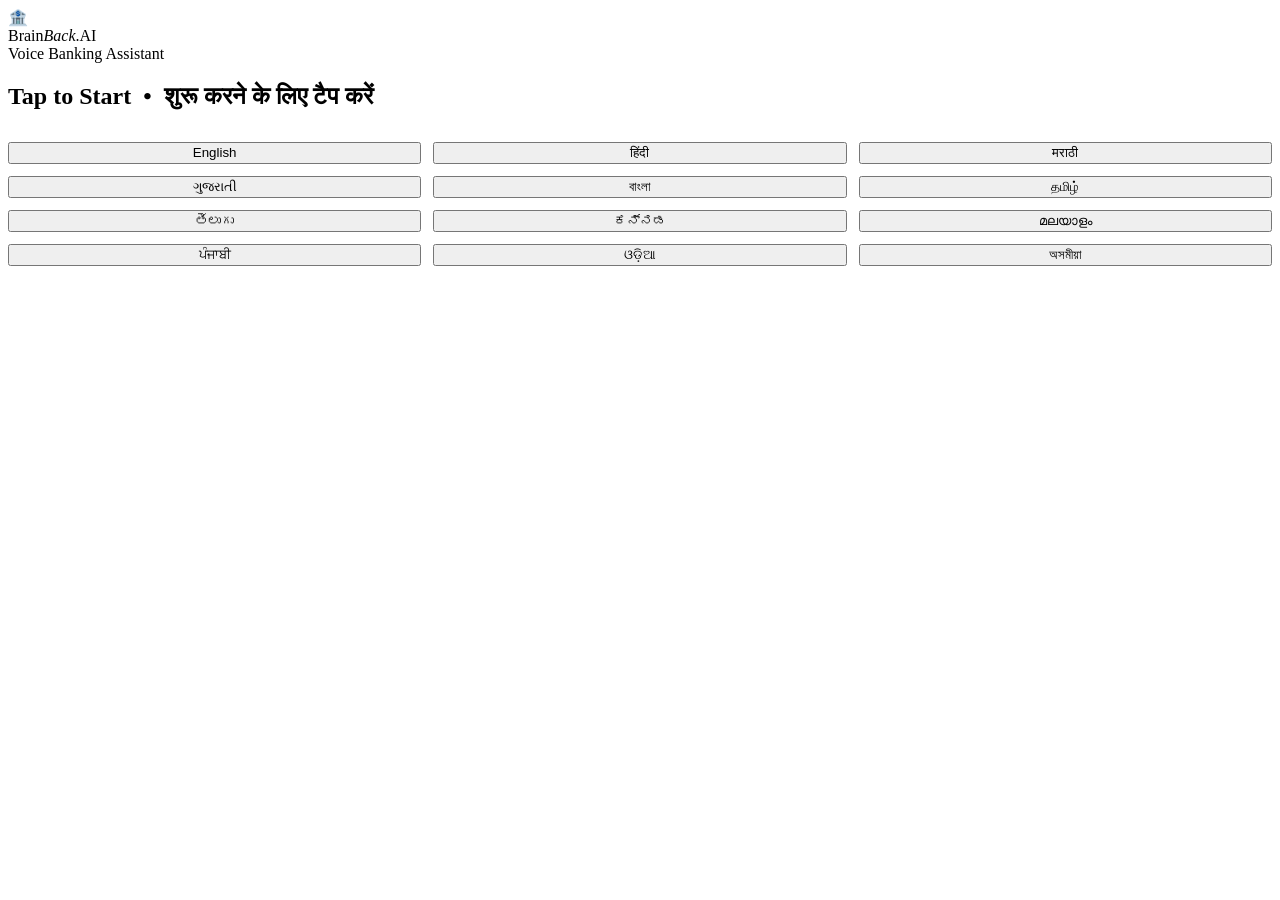
==== frontend/templates/index.html @ ab14a0a3 "Added multilingual support changes" ====
<!DOCTYPE html>
<html lang="en">
<head>
  <meta charset="UTF-8"/>
  <meta name="viewport" content="width=device-width, initial-scale=1"/>
  <title>BankBot — BrainBack.AI</title>

  <!-- Fonts (only external dependency) -->
  <link rel="preconnect" href="https://fonts.googleapis.com"/>
  <link rel="preconnect" href="https://fonts.gstatic.com" crossorigin/>
  <link href="https://fonts.googleapis.com/css2?family=Sora:wght@300;400;600;700;800&family=Noto+Sans+Devanagari:wght@400;600&display=swap" rel="stylesheet"/>

  <!-- Kiosk stylesheet -->
  <link rel="stylesheet" href="/static/css/style.css"/>
</head>

<body>

  <!-- Animated background layers -->
  <div class="bg-radial" aria-hidden="true"></div>
  <div class="bg-grid"   aria-hidden="true"></div>

  <!-- ── WELCOME OVERLAY ───────────────────────────────────── -->
  <div id="welcome-overlay" class="welcome-overlay">
    <div class="welcome-card">
      <div class="welcome-brand">
        <div class="welcome-logo">🏦</div>
        <div class="welcome-title">Brain<em>Back</em>.AI</div>
        <div class="welcome-subtitle">Voice Banking Assistant</div>
      </div>
      <h2>Tap to Start &nbsp;•&nbsp; शुरू करने के लिए टैप करें</h2>
      <div class="language-grid" style="display: grid; grid-template-columns: repeat(3, 1fr); gap: 12px; margin-top: 2rem;">
        <button class="btn-lang" onclick="startSession('en')">English</button>
        <button class="btn-lang" onclick="startSession('hi')">हिंदी</button>
        <button class="btn-lang" onclick="startSession('mr')">मराठी</button>
        <button class="btn-lang" onclick="startSession('gu')">ગુજરાતી</button>
        <button class="btn-lang" onclick="startSession('bn')">বাংলা</button>
        <button class="btn-lang" onclick="startSession('ta')">தமிழ்</button>
        <button class="btn-lang" onclick="startSession('te')">తెలుగు</button>
        <button class="btn-lang" onclick="startSession('kn')">ಕನ್ನಡ</button>
        <button class="btn-lang" onclick="startSession('ml')">മലയാളം</button>
        <button class="btn-lang" onclick="startSession('pa')">ਪੰਜਾਬੀ</button>
        <button class="btn-lang" onclick="startSession('or')">ଓଡ଼ିଆ</button>
        <button class="btn-lang" onclick="startSession('as')">অসমীয়া</button>
      </div>
    </div>
  </div>

  <main class="page" id="main-ui" style="display: none;">

    <!-- ── HEADER ──────────────────────────────────────────── -->
    <header class="header">
      <div class="brand">
        <div class="brand-logo" aria-hidden="true">🏦</div>
        <div class="brand-text">
          <div class="brand-name">Brain<em>Back</em>.AI</div>
          <div class="brand-sub">Voice Banking Assistant</div>
        </div>
      </div>
      <div class="header-right">
        <span class="pill pill-blue" id="lang-badge" role="button" tabindex="0" onclick="resetSession()" style="cursor: pointer; user-select: none;" title="Change Language">🌐 Auto-Detect</span>
        <span class="pill pill-gold">🔒 Fully Offline</span>
        <span class="pill pill-green"><span class="live-dot" aria-hidden="true"></span> Live</span>
      </div>
    </header>

    <!-- ── OFFLINE INDICATOR ───────────────────────────────── -->
    <div class="offline-banner" role="status">
      <span class="dot" aria-hidden="true"></span>
      Zero internet required &nbsp;·&nbsp; 100% on-device &nbsp;·&nbsp; No data leaves this machine
    </div>

    <!-- ── MODEL STATUS BAR (filled by JS) ────────────────── -->
    <div class="model-bar" id="model-bar" role="status" aria-label="Model status">
      <span class="mt-lbl">Checking models…</span>
    </div>

    <!-- ── GREETING ────────────────────────────────────────── -->
    <section class="greeting">
      <h1>नमस्ते! <span class="hi">बैंकबॉट</span> में आपका स्वागत है 🙏</h1>
      <p>Speak your banking question in Hindi or English &nbsp;•&nbsp; बोलकर अपना सवाल पूछें</p>
    </section>

    <!-- ── MAIN INTERACTION CARD ───────────────────────────── -->
    <div class="card">

      <!-- Conversation history -->
      <section class="conversation" id="conversation" aria-label="Conversation" aria-live="polite">
        <div class="empty-state" id="empty-state">
          <div class="icon" aria-hidden="true">🎙️</div>
          <p>Press the mic and speak your banking question</p>
          <p style="font-size:12.5px; color:#4466AA; margin-top:3px">
            माइक दबाएं और सवाल बोलें
          </p>
          <div class="sample-tiles" role="list">
            <button class="sample-tile" role="listitem" onclick="askSample('FD interest rate kya hai')">📈 FD rates</button>
            <button class="sample-tile" role="listitem" onclick="askSample('savings account kholne ke liye kya chahiye')">🏦 Account खोलें</button>
            <button class="sample-tile" role="listitem" onclick="askSample('ATM card block karna hai')">🔒 Card block</button>
            <button class="sample-tile" role="listitem" onclick="askSample('branch timing kya hai')">🕐 Branch hours</button>
            <button class="sample-tile" role="listitem" onclick="askSample('home loan ki jankari')">🏠 Home loan</button>
            <button class="sample-tile" role="listitem" onclick="askSample('Jan Dhan account kya hota hai')">📋 Jan Dhan</button>
            <button class="sample-tile" role="listitem" onclick="askSample('gold loan chahiye')">🥇 Gold loan</button>
            <button class="sample-tile" role="listitem" onclick="askSample('mudra loan kaise milega')">💼 Mudra loan</button>
          </div>
        </div>
      </section>

      <!-- Thinking indicator (shown while pipeline is running) -->
      <div class="thinking-wrap" id="thinking-wrap" aria-live="polite">
        <div class="msg bot">
          <div class="avatar" aria-hidden="true">🤖</div>
          <div class="thinking-dots" role="status" aria-label="Processing">
            <div class="thinking-dot"></div>
            <div class="thinking-dot"></div>
            <div class="thinking-dot"></div>
          </div>
        </div>
      </div>

      <div class="divider" aria-hidden="true"></div>

      <!-- Exit Prompt Banner -->
      <div id="exit-prompt" class="exit-prompt">
        <div class="exit-msg">Any more questions? &nbsp;•&nbsp; कोई और सवाल?</div>
        <div class="exit-actions">
          <button class="btn-exit" onclick="endSession()">🛑 No, Exit</button>
          <button class="btn-continue" onclick="hideExitPrompt()">🎤 Yes, Ask</button>
        </div>
      </div>

      <!-- Voice controls -->
      <div class="voice-controls">

        <!-- Real-time waveform from mic -->
        <div class="waveform" id="waveform" aria-hidden="true"></div>

        <!-- Mic button with animated rings -->
        <div class="mic-wrap">
          <div class="mic-ring off" id="mic-ring-1" aria-hidden="true"></div>
          <div class="mic-ring off" id="mic-ring-2" aria-hidden="true"></div>
          <div class="mic-ring off" id="mic-ring-3" aria-hidden="true"></div>
          <button
            class="mic-btn"
            id="mic-btn"
            onclick="toggleMic()"
            aria-label="Start recording"
          >🎙️</button>
        </div>

        <div class="mic-label" id="mic-label" role="status">
          Tap to speak &nbsp;•&nbsp; बोलने के लिए टैप करें
        </div>

      </div><!-- /voice-controls -->

      <!-- Text Input Area -->
      <div class="text-chat-area">
         <input type="text" id="chat-input" class="chat-input" placeholder="Type your banking question here..." autocomplete="off">
         <button class="btn-send" id="send-btn" aria-label="Send message">✍️</button>
      </div>
      <!-- Pipeline stats -->
      <div class="stats-bar" role="group" aria-label="Session statistics">
        <div class="stat-card">
          <div class="stat-value" id="stat-turns">0</div>
          <div class="stat-label">Turns</div>
        </div>
        <div class="stat-card">
          <div class="stat-value" id="stat-conf">—</div>
          <div class="stat-label">Confidence</div>
        </div>
        <div class="stat-card">
          <div class="stat-value" id="stat-lang">—</div>
          <div class="stat-label">Language</div>
        </div>
        <div class="stat-card">
          <div class="stat-value" id="stat-latency">—</div>
          <div class="stat-label">Latency</div>
        </div>
      </div>

    </div><!-- /card -->

    <!-- ── TELLER ALERT ─────────────────────────────────────── -->
    <div class="teller-alert" id="teller-alert" role="alert">
      <div class="teller-icon" aria-hidden="true">🔔</div>
      <div class="teller-body">
        <h3>टेलर को सूचित किया गया — Teller Notified</h3>
        <p id="teller-msg">Please proceed to the counter. Our staff will assist you.</p>
      </div>
    </div>

    <!-- ── BOTTOM ROW ──────────────────────────────────────── -->
    <div class="bottom-row">
      <button class="btn-secondary" onclick="resetSession()">🔄 New Customer</button>
      <p class="credit">Powered by <b>BrainBack.AI</b> &nbsp;·&nbsp; Team AlgoNexus &nbsp;·&nbsp; PS-02</p>
      <button class="btn-secondary" onclick="toggleDebug()">🔍 Debug</button>
    </div>

    <!-- ── DEBUG PANEL ─────────────────────────────────────── -->
    <pre class="debug-panel" id="debug-panel" aria-label="Debug output">Waiting for first query…</pre>

  </main><!-- /page -->

  <!-- Hidden audio player for TTS output -->
  <audio id="audio-player" aria-hidden="true"></audio>

  <!-- Kiosk JS (deferred — runs after DOM ready) -->
  <script src="/static/js/app.js" defer></script>

</body>
</html>
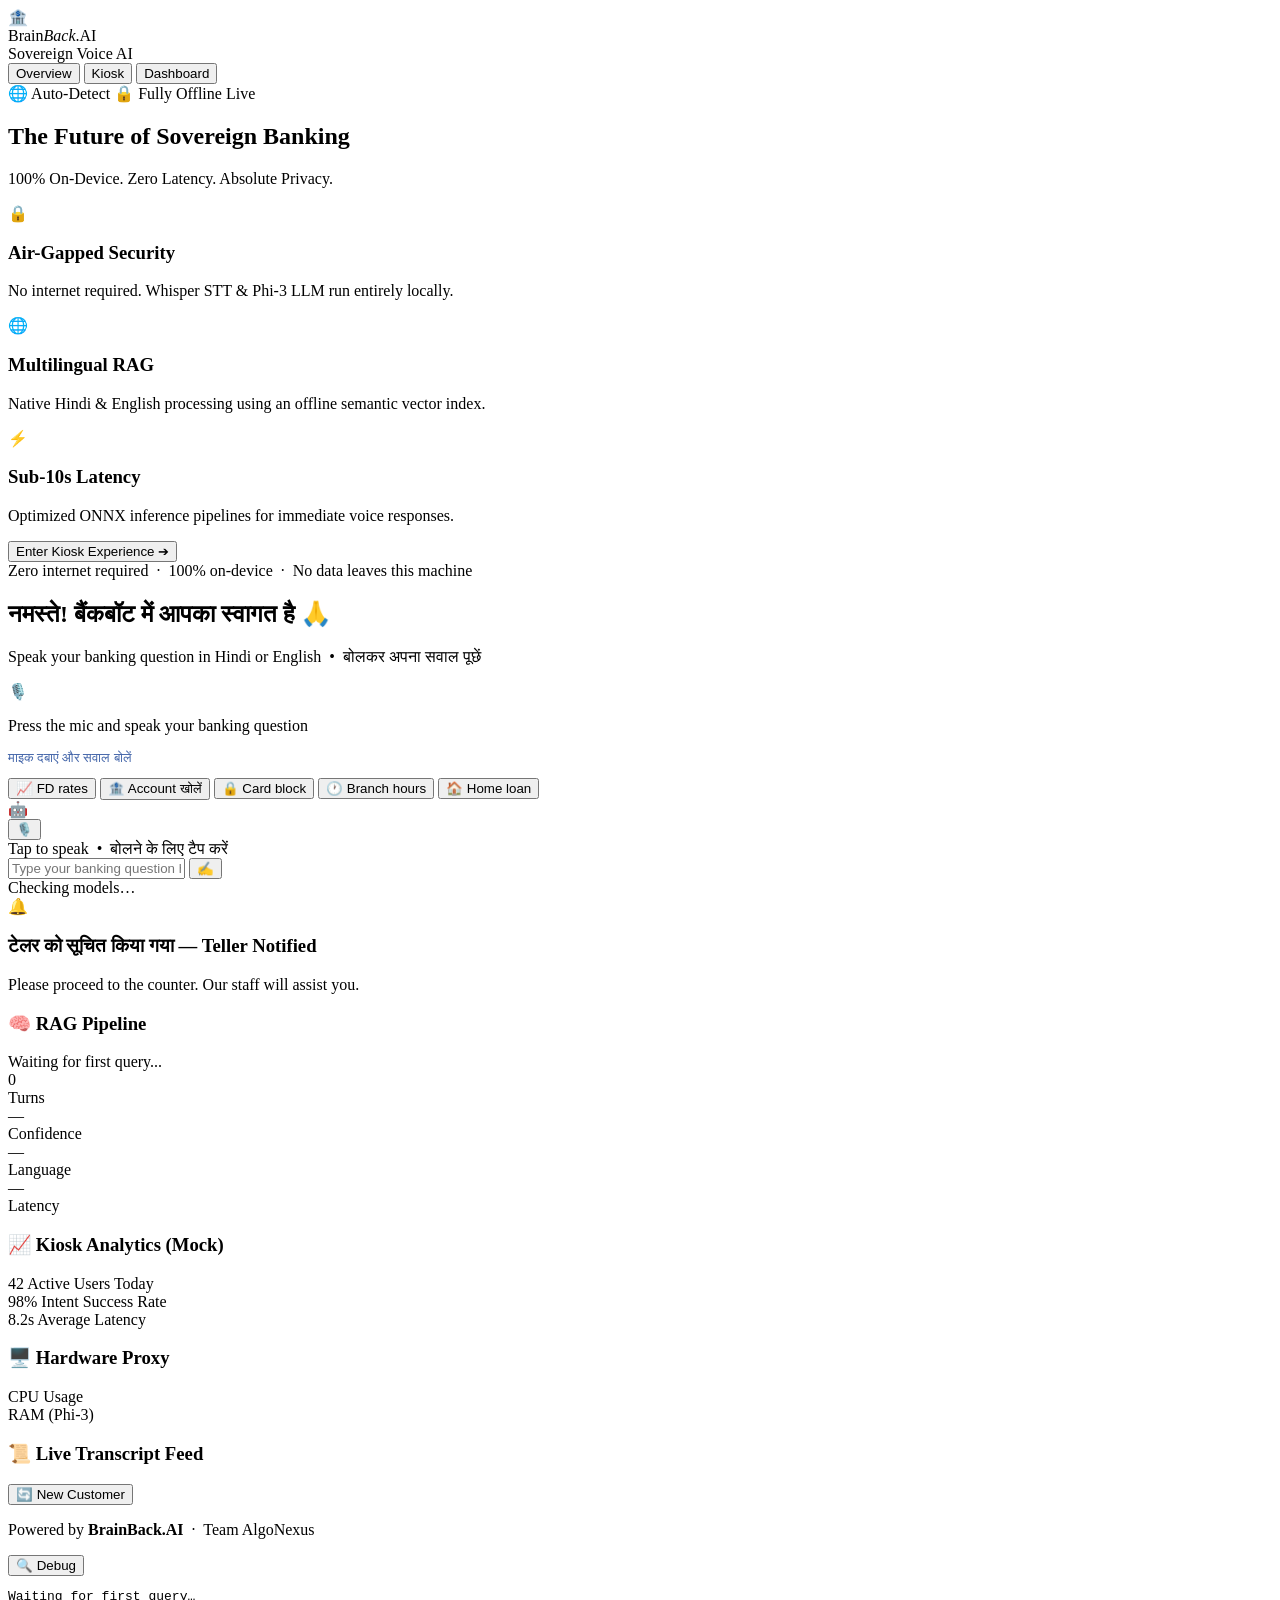
==== commit 313af2eb: "Merge pull request #2 from TanishqThuse/fix_UI_Restore feat: Cyber-Luxe SPA Overhaul, HD Voice Pipel" ====
--- a/frontend/templates/index.html
+++ b/frontend/templates/index.html
@@ -1,211 +1,268 @@
-<!DOCTYPE html>
+<!doctype html>
 <html lang="en">
-<head>
-  <meta charset="UTF-8"/>
-  <meta name="viewport" content="width=device-width, initial-scale=1"/>
-  <title>BankBot — BrainBack.AI</title>
-
-  <!-- Fonts (only external dependency) -->
-  <link rel="preconnect" href="https://fonts.googleapis.com"/>
-  <link rel="preconnect" href="https://fonts.gstatic.com" crossorigin/>
-  <link href="https://fonts.googleapis.com/css2?family=Sora:wght@300;400;600;700;800&family=Noto+Sans+Devanagari:wght@400;600&display=swap" rel="stylesheet"/>
-
-  <!-- Kiosk stylesheet -->
-  <link rel="stylesheet" href="/static/css/style.css"/>
-</head>
-
-<body>
-
-  <!-- Animated background layers -->
-  <div class="bg-radial" aria-hidden="true"></div>
-  <div class="bg-grid"   aria-hidden="true"></div>
-
-  <!-- ── WELCOME OVERLAY ───────────────────────────────────── -->
-  <div id="welcome-overlay" class="welcome-overlay">
-    <div class="welcome-card">
-      <div class="welcome-brand">
-        <div class="welcome-logo">🏦</div>
-        <div class="welcome-title">Brain<em>Back</em>.AI</div>
-        <div class="welcome-subtitle">Voice Banking Assistant</div>
-      </div>
-      <h2>Tap to Start &nbsp;•&nbsp; शुरू करने के लिए टैप करें</h2>
-      <div class="language-grid" style="display: grid; grid-template-columns: repeat(3, 1fr); gap: 12px; margin-top: 2rem;">
-        <button class="btn-lang" onclick="startSession('en')">English</button>
-        <button class="btn-lang" onclick="startSession('hi')">हिंदी</button>
-        <button class="btn-lang" onclick="startSession('mr')">मराठी</button>
-        <button class="btn-lang" onclick="startSession('gu')">ગુજરાતી</button>
-        <button class="btn-lang" onclick="startSession('bn')">বাংলা</button>
-        <button class="btn-lang" onclick="startSession('ta')">தமிழ்</button>
-        <button class="btn-lang" onclick="startSession('te')">తెలుగు</button>
-        <button class="btn-lang" onclick="startSession('kn')">ಕನ್ನಡ</button>
-        <button class="btn-lang" onclick="startSession('ml')">മലയാളം</button>
-        <button class="btn-lang" onclick="startSession('pa')">ਪੰਜਾਬੀ</button>
-        <button class="btn-lang" onclick="startSession('or')">ଓଡ଼ିଆ</button>
-        <button class="btn-lang" onclick="startSession('as')">অসমীয়া</button>
-      </div>
-    </div>
-  </div>
-
-  <main class="page" id="main-ui" style="display: none;">
-
-    <!-- ── HEADER ──────────────────────────────────────────── -->
-    <header class="header">
-      <div class="brand">
-        <div class="brand-logo" aria-hidden="true">🏦</div>
-        <div class="brand-text">
-          <div class="brand-name">Brain<em>Back</em>.AI</div>
-          <div class="brand-sub">Voice Banking Assistant</div>
-        </div>
-      </div>
-      <div class="header-right">
-        <span class="pill pill-blue" id="lang-badge" role="button" tabindex="0" onclick="resetSession()" style="cursor: pointer; user-select: none;" title="Change Language">🌐 Auto-Detect</span>
-        <span class="pill pill-gold">🔒 Fully Offline</span>
-        <span class="pill pill-green"><span class="live-dot" aria-hidden="true"></span> Live</span>
-      </div>
-    </header>
-
-    <!-- ── OFFLINE INDICATOR ───────────────────────────────── -->
-    <div class="offline-banner" role="status">
-      <span class="dot" aria-hidden="true"></span>
-      Zero internet required &nbsp;·&nbsp; 100% on-device &nbsp;·&nbsp; No data leaves this machine
-    </div>
-
-    <!-- ── MODEL STATUS BAR (filled by JS) ────────────────── -->
-    <div class="model-bar" id="model-bar" role="status" aria-label="Model status">
-      <span class="mt-lbl">Checking models…</span>
-    </div>
-
-    <!-- ── GREETING ────────────────────────────────────────── -->
-    <section class="greeting">
-      <h1>नमस्ते! <span class="hi">बैंकबॉट</span> में आपका स्वागत है 🙏</h1>
-      <p>Speak your banking question in Hindi or English &nbsp;•&nbsp; बोलकर अपना सवाल पूछें</p>
-    </section>
-
-    <!-- ── MAIN INTERACTION CARD ───────────────────────────── -->
-    <div class="card">
-
-      <!-- Conversation history -->
-      <section class="conversation" id="conversation" aria-label="Conversation" aria-live="polite">
-        <div class="empty-state" id="empty-state">
-          <div class="icon" aria-hidden="true">🎙️</div>
-          <p>Press the mic and speak your banking question</p>
-          <p style="font-size:12.5px; color:#4466AA; margin-top:3px">
-            माइक दबाएं और सवाल बोलें
-          </p>
-          <div class="sample-tiles" role="list">
-            <button class="sample-tile" role="listitem" onclick="askSample('FD interest rate kya hai')">📈 FD rates</button>
-            <button class="sample-tile" role="listitem" onclick="askSample('savings account kholne ke liye kya chahiye')">🏦 Account खोलें</button>
-            <button class="sample-tile" role="listitem" onclick="askSample('ATM card block karna hai')">🔒 Card block</button>
-            <button class="sample-tile" role="listitem" onclick="askSample('branch timing kya hai')">🕐 Branch hours</button>
-            <button class="sample-tile" role="listitem" onclick="askSample('home loan ki jankari')">🏠 Home loan</button>
-            <button class="sample-tile" role="listitem" onclick="askSample('Jan Dhan account kya hota hai')">📋 Jan Dhan</button>
-            <button class="sample-tile" role="listitem" onclick="askSample('gold loan chahiye')">🥇 Gold loan</button>
-            <button class="sample-tile" role="listitem" onclick="askSample('mudra loan kaise milega')">💼 Mudra loan</button>
-          </div>
-        </div>
-      </section>
-
-      <!-- Thinking indicator (shown while pipeline is running) -->
-      <div class="thinking-wrap" id="thinking-wrap" aria-live="polite">
-        <div class="msg bot">
-          <div class="avatar" aria-hidden="true">🤖</div>
-          <div class="thinking-dots" role="status" aria-label="Processing">
-            <div class="thinking-dot"></div>
-            <div class="thinking-dot"></div>
-            <div class="thinking-dot"></div>
-          </div>
-        </div>
-      </div>
-
-      <div class="divider" aria-hidden="true"></div>
-
-      <!-- Exit Prompt Banner -->
-      <div id="exit-prompt" class="exit-prompt">
-        <div class="exit-msg">Any more questions? &nbsp;•&nbsp; कोई और सवाल?</div>
-        <div class="exit-actions">
-          <button class="btn-exit" onclick="endSession()">🛑 No, Exit</button>
-          <button class="btn-continue" onclick="hideExitPrompt()">🎤 Yes, Ask</button>
-        </div>
-      </div>
-
-      <!-- Voice controls -->
-      <div class="voice-controls">
-
-        <!-- Real-time waveform from mic -->
-        <div class="waveform" id="waveform" aria-hidden="true"></div>
-
-        <!-- Mic button with animated rings -->
-        <div class="mic-wrap">
-          <div class="mic-ring off" id="mic-ring-1" aria-hidden="true"></div>
-          <div class="mic-ring off" id="mic-ring-2" aria-hidden="true"></div>
-          <div class="mic-ring off" id="mic-ring-3" aria-hidden="true"></div>
-          <button
-            class="mic-btn"
-            id="mic-btn"
-            onclick="toggleMic()"
-            aria-label="Start recording"
-          >🎙️</button>
-        </div>
-
-        <div class="mic-label" id="mic-label" role="status">
-          Tap to speak &nbsp;•&nbsp; बोलने के लिए टैप करें
-        </div>
-
-      </div><!-- /voice-controls -->
-
-      <!-- Text Input Area -->
-      <div class="text-chat-area">
-         <input type="text" id="chat-input" class="chat-input" placeholder="Type your banking question here..." autocomplete="off">
-         <button class="btn-send" id="send-btn" aria-label="Send message">✍️</button>
-      </div>
-      <!-- Pipeline stats -->
-      <div class="stats-bar" role="group" aria-label="Session statistics">
-        <div class="stat-card">
-          <div class="stat-value" id="stat-turns">0</div>
-          <div class="stat-label">Turns</div>
-        </div>
-        <div class="stat-card">
-          <div class="stat-value" id="stat-conf">—</div>
-          <div class="stat-label">Confidence</div>
-        </div>
-        <div class="stat-card">
-          <div class="stat-value" id="stat-lang">—</div>
-          <div class="stat-label">Language</div>
-        </div>
-        <div class="stat-card">
-          <div class="stat-value" id="stat-latency">—</div>
-          <div class="stat-label">Latency</div>
-        </div>
-      </div>
-
-    </div><!-- /card -->
-
-    <!-- ── TELLER ALERT ─────────────────────────────────────── -->
-    <div class="teller-alert" id="teller-alert" role="alert">
-      <div class="teller-icon" aria-hidden="true">🔔</div>
-      <div class="teller-body">
-        <h3>टेलर को सूचित किया गया — Teller Notified</h3>
-        <p id="teller-msg">Please proceed to the counter. Our staff will assist you.</p>
-      </div>
-    </div>
-
-    <!-- ── BOTTOM ROW ──────────────────────────────────────── -->
-    <div class="bottom-row">
-      <button class="btn-secondary" onclick="resetSession()">🔄 New Customer</button>
-      <p class="credit">Powered by <b>BrainBack.AI</b> &nbsp;·&nbsp; Team AlgoNexus &nbsp;·&nbsp; PS-02</p>
-      <button class="btn-secondary" onclick="toggleDebug()">🔍 Debug</button>
-    </div>
-
-    <!-- ── DEBUG PANEL ─────────────────────────────────────── -->
-    <pre class="debug-panel" id="debug-panel" aria-label="Debug output">Waiting for first query…</pre>
-
-  </main><!-- /page -->
-
-  <!-- Hidden audio player for TTS output -->
-  <audio id="audio-player" aria-hidden="true"></audio>
-
-  <!-- Kiosk JS (deferred — runs after DOM ready) -->
-  <script src="/static/js/app.js" defer></script>
-
-</body>
+  <head>
+    <meta charset="UTF-8" />
+    <meta name="viewport" content="width=device-width, initial-scale=1" />
+    <title>BankBot — BrainBack.AI</title>
+
+    <!-- Fonts (only external dependency) -->
+    <link rel="preconnect" href="https://fonts.googleapis.com" />
+    <link rel="preconnect" href="https://fonts.gstatic.com" crossorigin />
+    <link
+      href="https://fonts.googleapis.com/css2?family=Sora:wght@300;400;600;700;800&family=Noto+Sans+Devanagari:wght@400;600&display=swap"
+      rel="stylesheet"
+    />
+
+    <!-- Kiosk stylesheet -->
+    <link rel="stylesheet" href="/static/css/style.css" />
+  </head>
+
+  <body>
+    <!-- Animated background layers -->
+    <div class="bg-radial" aria-hidden="true"></div>
+    <div class="bg-grid" aria-hidden="true"></div>
+
+    <main class="page">
+      <!-- ── HEADER ──────────────────────────────────────────── -->
+      <header class="header">
+        <div class="brand">
+          <div class="brand-logo" aria-hidden="true">🏦</div>
+          <div class="brand-text">
+            <div class="brand-name">Brain<em>Back</em>.AI</div>
+            <div class="brand-sub">Sovereign Voice AI</div>
+          </div>
+        </div>
+
+        <!-- NEW NAVBAR -->
+        <nav class="top-nav">
+          <button class="nav-btn active" id="nav-landing" onclick="switchView('landing-view')">Overview</button>
+          <button class="nav-btn" id="nav-kiosk" onclick="switchView('kiosk-view')">Kiosk</button>
+          <button class="nav-btn" id="nav-dashboard" onclick="switchView('dashboard-view')">Dashboard</button>
+        </nav>
+
+        <div class="header-right">
+          <span
+            class="pill pill-blue"
+            id="lang-badge"
+            role="button"
+            tabindex="0"
+            onclick="toggleLanguageOverride()"
+            style="cursor: pointer; user-select: none"
+            >🌐 Auto-Detect</span
+          >
+          <span class="pill pill-gold">🔒 Fully Offline</span>
+          <span class="pill pill-green"
+            ><span class="live-dot" aria-hidden="true"></span> Live</span
+          >
+        </div>
+      </header>
+
+      <!-- ── VIEW CONTROLLER START ───────────────────────────── -->
+
+      <!-- [ VIEW 1: LANDING PAGE ] -->
+      <div id="landing-view" class="view active">
+        <section class="landing-hero">
+          <div class="hero-content">
+            <h1 class="hero-title">The Future of <span class="hi">Sovereign Banking</span></h1>
+            <p class="hero-subtitle">100% On-Device. Zero Latency. Absolute Privacy.</p>
+            
+            <div class="hero-features">
+              <div class="feature-card">
+                <div class="f-icon">🔒</div>
+                <h3>Air-Gapped Security</h3>
+                <p>No internet required. Whisper STT & Phi-3 LLM run entirely locally.</p>
+              </div>
+              <div class="feature-card">
+                <div class="f-icon">🌐</div>
+                <h3>Multilingual RAG</h3>
+                <p>Native Hindi & English processing using an offline semantic vector index.</p>
+              </div>
+              <div class="feature-card">
+                <div class="f-icon">⚡</div>
+                <h3>Sub-10s Latency</h3>
+                <p>Optimized ONNX inference pipelines for immediate voice responses.</p>
+              </div>
+            </div>
+
+            <button class="btn-primary hero-cta" onclick="switchView('kiosk-view')">Enter Kiosk Experience ➔</button>
+          </div>
+        </section>
+      </div>
+      <!-- [ /VIEW 1 ] -->
+
+
+      <!-- [ VIEW 2: KIOSK PAGE ] -->
+      <div id="kiosk-view" class="view">
+        <!-- OFFLINE INDICATOR -->
+        <div class="offline-banner" role="status">
+          <span class="dot" aria-hidden="true"></span>
+          Zero internet required &nbsp;·&nbsp; 100% on-device &nbsp;·&nbsp; No data leaves this machine
+        </div>
+
+        <!-- NEW: Grid Layout for Chat vs RAG Panel -->
+        <div class="kiosk-grid">
+          
+          <!-- LEFT COL: The Chat Interface -->
+          <div class="kiosk-main">
+            <!-- GREETING -->
+            <section class="greeting">
+              <h1>नमस्ते! <span class="hi">बैंकबॉट</span> में आपका स्वागत है 🙏</h1>
+              <p>Speak your banking question in Hindi or English &nbsp;•&nbsp; बोलकर अपना सवाल पूछें</p>
+            </section>
+
+            <!-- MAIN INTERACTION CARD -->
+            <div class="card">
+              <!-- Conversation history -->
+              <section class="conversation" id="conversation" aria-label="Conversation" aria-live="polite">
+                <div class="empty-state" id="empty-state">
+                  <div class="icon" aria-hidden="true">🎙️</div>
+                  <p>Press the mic and speak your banking question</p>
+                  <p style="font-size: 12.5px; color: #4466aa; margin-top: 3px">माइक दबाएं और सवाल बोलें</p>
+                  <div class="sample-tiles" role="list">
+                    <button class="sample-tile" role="listitem" onclick="askSample('FD interest rate kya hai')">📈 FD rates</button>
+                    <button class="sample-tile" role="listitem" onclick="askSample('savings account kholne ke liye kya chahiye')">🏦 Account खोलें</button>
+                    <button class="sample-tile" role="listitem" onclick="askSample('ATM card block karna hai')">🔒 Card block</button>
+                    <button class="sample-tile" role="listitem" onclick="askSample('branch timing kya hai')">🕐 Branch hours</button>
+                    <button class="sample-tile" role="listitem" onclick="askSample('home loan ki jankari')">🏠 Home loan</button>
+                  </div>
+                </div>
+              </section>
+
+              <!-- Thinking indicator -->
+              <div class="thinking-wrap" id="thinking-wrap" aria-live="polite">
+                <div class="msg bot">
+                  <div class="avatar" aria-hidden="true">🤖</div>
+                  <div class="thinking-dots" role="status" aria-label="Processing">
+                    <div class="thinking-dot"></div>
+                    <div class="thinking-dot"></div>
+                    <div class="thinking-dot"></div>
+                  </div>
+                </div>
+              </div>
+
+              <div class="divider" aria-hidden="true"></div>
+
+              <!-- Voice controls -->
+              <div class="voice-controls">
+                <!-- Real-time waveform from mic -->
+                <div class="waveform" id="waveform" aria-hidden="true"></div>
+
+                <!-- Mic button with animated rings -->
+                <div class="mic-wrap">
+                  <div class="mic-ring off" id="mic-ring-1" aria-hidden="true"></div>
+                  <div class="mic-ring off" id="mic-ring-2" aria-hidden="true"></div>
+                  <div class="mic-ring off" id="mic-ring-3" aria-hidden="true"></div>
+                  <button class="mic-btn" id="mic-btn" onclick="toggleMic()" aria-label="Start recording">🎙️</button>
+                </div>
+
+                <div class="mic-label" id="mic-label" role="status">Tap to speak &nbsp;•&nbsp; बोलने के लिए टैप करें</div>
+              </div>
+
+              <!-- Text Input Area -->
+              <div class="text-chat-area">
+                <input type="text" id="chat-input" class="chat-input" placeholder="Type your banking question here..." autocomplete="off"/>
+                <button class="btn-send" id="send-btn" aria-label="Send message">✍️</button>
+              </div>
+            </div>
+
+            <!-- MODEL STATUS BAR -->
+            <div class="model-bar mt-sm" id="model-bar" role="status" aria-label="Model status">
+              <span class="mt-lbl">Checking models…</span>
+            </div>
+            
+            <!-- TELLER ALERT -->
+            <div class="teller-alert mt-sm" id="teller-alert" role="alert">
+              <div class="teller-icon" aria-hidden="true">🔔</div>
+              <div class="teller-body">
+                <h3>टेलर को सूचित किया गया — Teller Notified</h3>
+                <p id="teller-msg">Please proceed to the counter. Our staff will assist you.</p>
+              </div>
+            </div>
+          </div>
+
+          <!-- RIGHT COL: RAG Visualizer -->
+          <div class="kiosk-sidebar">
+            <div class="rag-panel">
+              <div class="rag-header">
+                <h3>🧠 RAG Pipeline</h3>
+                <span class="rag-pulse"></span>
+              </div>
+              <div class="rag-body" id="rag-visualizer">
+                <div class="rag-empty">Waiting for first query...</div>
+              </div>
+            </div>
+
+            <!-- Pipeline stats embedded here -->
+            <div class="stats-bar vertical" role="group" aria-label="Session statistics">
+              <div class="stat-card"><div class="stat-value" id="stat-turns">0</div><div class="stat-label">Turns</div></div>
+              <div class="stat-card"><div class="stat-value" id="stat-conf">—</div><div class="stat-label">Confidence</div></div>
+              <div class="stat-card"><div class="stat-value" id="stat-lang">—</div><div class="stat-label">Language</div></div>
+              <div class="stat-card"><div class="stat-value" id="stat-latency">—</div><div class="stat-label">Latency</div></div>
+            </div>
+          </div>
+
+        </div> <!-- /kiosk-grid -->
+      </div>
+      <!-- [ /VIEW 2 ] -->
+
+
+      <!-- [ VIEW 3: DASHBOARD PAGE ] -->
+      <div id="dashboard-view" class="view">
+        <div class="dashboard-grid">
+          
+          <div class="dash-card">
+            <h3>📈 Kiosk Analytics (Mock)</h3>
+            <div class="dash-stats">
+              <div class="dash-stat">
+                <span class="d-val">42</span>
+                <span class="d-lbl">Active Users Today</span>
+              </div>
+              <div class="dash-stat">
+                <span class="d-val">98%</span>
+                <span class="d-lbl">Intent Success Rate</span>
+              </div>
+              <div class="dash-stat">
+                <span class="d-val">8.2s</span>
+                <span class="d-lbl">Average Latency</span>
+              </div>
+            </div>
+          </div>
+
+          <div class="dash-card">
+            <h3>🖥️ Hardware Proxy</h3>
+            <div class="hw-bars">
+              <div class="hw-row"><span>CPU Usage</span><div class="hw-bar"><div class="hw-fill cpu" style="width:75%"></div></div></div>
+              <div class="hw-row"><span>RAM (Phi-3)</span><div class="hw-bar"><div class="hw-fill ram" style="width:60%"></div></div></div>
+            </div>
+          </div>
+
+        </div>
+
+        <div class="dash-card flex-1">
+          <h3>📜 Live Transcript Feed</h3>
+          <div class="dash-transcript" id="dash-transcript">
+            <!-- Feed injected by JS -->
+          </div>
+        </div>
+      </div>
+      <!-- [ /VIEW 3 ] -->
+
+      <!-- ── BOTTOM ROW ──────────────────────────────────────── -->
+      <div class="bottom-row">
+        <button class="btn-secondary" onclick="resetSession()">🔄 New Customer</button>
+        <p class="credit">Powered by <b>BrainBack.AI</b> &nbsp;·&nbsp; Team AlgoNexus</p>
+        <button class="btn-secondary" onclick="toggleDebug()">🔍 Debug</button>
+      </div>
+
+      <!-- ── DEBUG PANEL ─────────────────────────────────────── -->
+      <pre class="debug-panel" id="debug-panel" aria-label="Debug output">Waiting for first query…</pre>
+    </main>
+    <!-- /page -->
+
+    <!-- Hidden audio player for TTS output -->
+    <audio id="audio-player" aria-hidden="true"></audio>
+
+    <!-- App Scripts -->
+    <script src="/static/js/app.js" defer></script>
+  </body>
 </html>
